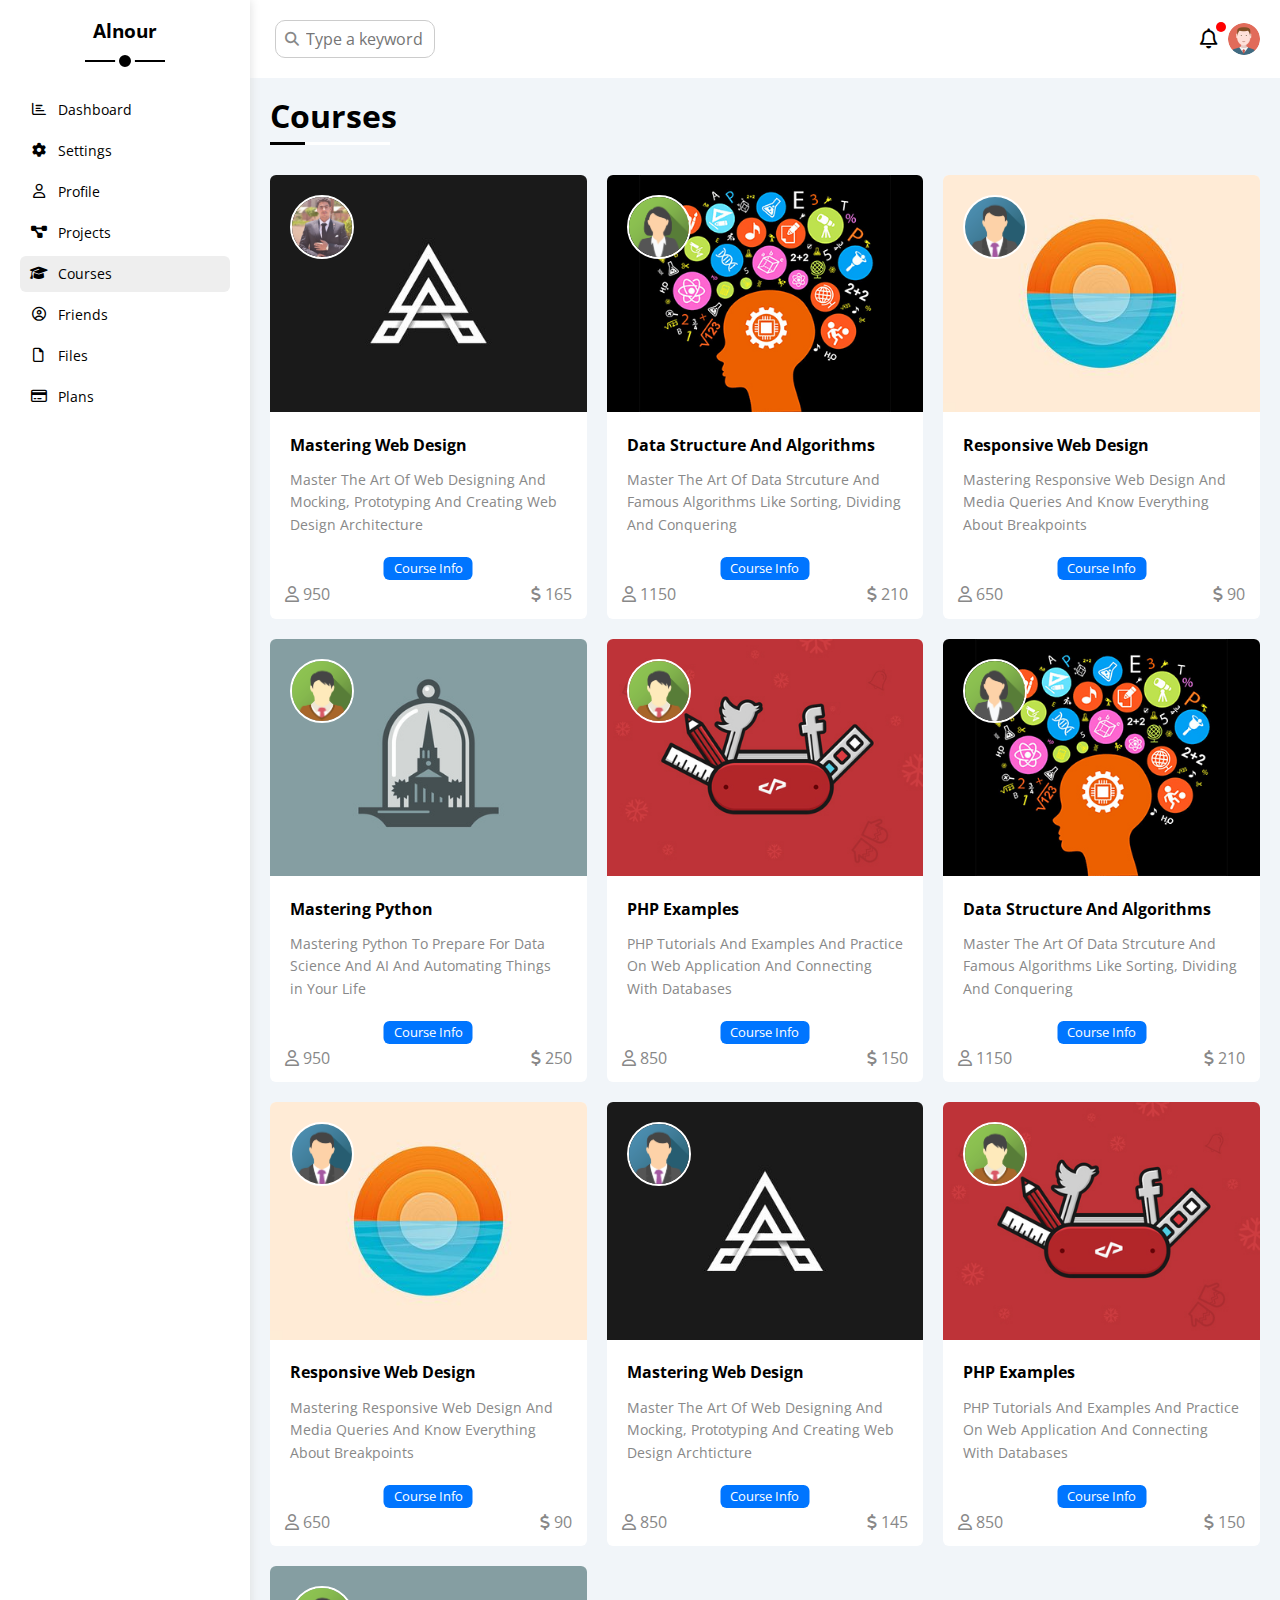
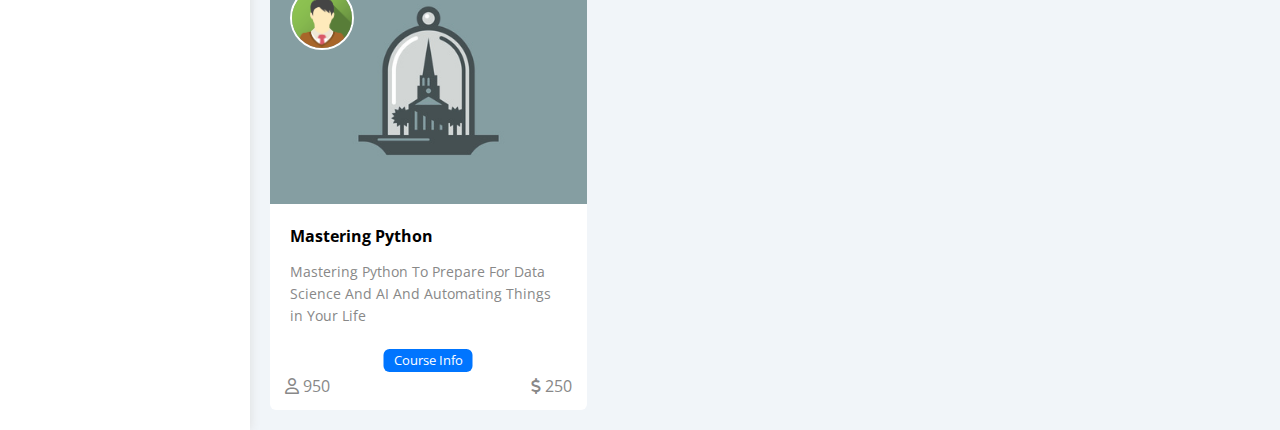
==== courses.html @ 627844aa "Upoading Project's fills" ====
<!DOCTYPE html>
<html lang="en">
  <head>
    <meta charset="UTF-8" />
    <meta http-equiv="X-UA-Compatible" content="IE=edge" />
    <meta name="viewport" content="width=device-width, initial-scale=1.0" />
    <title>Courses</title>
    <!-- Render All Elements Normally -->
    <link rel="stylesheet" href="css/normalize.css" />
    <!-- Font Awesome Library -->
    <link rel="stylesheet" href="css/all.min.css" />
    <!-- My Framework -->
    <link rel="stylesheet" href="css/framework.css" />
    <!-- Main Tempalet CSS File -->
    <link rel="stylesheet" href="css/main.css" />
    <!-- Google Fonts -->
    <link rel="preconnect" href="https://fonts.googleapis.com" />
    <link rel="preconnect" href="https://fonts.gstatic.com" crossorigin />
    <link
      href="https://fonts.googleapis.com/css2?family=Open+Sans:wght@400;700&display=swap"
      rel="stylesheet"
    />
  </head>
  <body>
    <div class="page">
      <div class="sidebar">
        <h3 class="">Alnour</h3>
        <ul>
          <li>
            <a class="" href="index.html">
              <i class="fa-regular fa-chart-bar fa-fw"></i>
              <span>Dashboard</span>
            </a>
          </li>
          <li>
            <a class="" href="settings.html">
              <i class="fa-solid fa-gear fa-fw"></i>
              <span>Settings</span>
            </a>
          </li>
          <li>
            <a class="" href="profile.html">
              <i class="fa-regular fa-user fa-fw"></i>
              <span>Profile</span>
            </a>
          </li>
          <li>
            <a class="" href="projects.html">
              <i class="fa-solid fa-diagram-project fa-fw"></i>
              <span>Projects</span>
            </a>
          </li>
          <li>
            <a class="active" href="courses.html">
              <i class="fa-solid fa-graduation-cap fa-fw"></i>
              <span>Courses</span>
            </a>
          </li>
          <li>
            <a class="" href="friends.html">
              <i class="fa-regular fa-circle-user fa-fw"></i>
              <span>Friends</span>
            </a>
          </li>
          <li>
            <a class="" href="files.html">
              <i class="fa-regular fa-file fa-fw"></i>
              <span>Files</span>
            </a>
          </li>
          <li>
            <a class="" href="plans.html">
              <i class="fa-regular fa-credit-card fa-fw"></i>
              <span>Plans</span>
            </a>
          </li>
        </ul>
      </div>
      <!-- ///////////////////////// -->
      <div class="content">
        <div class="head between-flex">
          <div class="search">
            <i class="fa-solid fa-magnifying-glass"></i>
            <input type="text" placeholder="Type a keyword" />
          </div>
          <div class="icons center-flex">
            <span> <i class="fa-regular fa-bell fa-lg"></i></span>
            <img src="imgs/avatar.png" alt="" />
          </div>
        </div>
        <h1 class="main-h1">
          Courses
        </h1>
        <!-- Start Courses  -->
        <div class="courses-page">
          <div class="course">
            <img class="cover" src="imgs/course-01.jpg" alt="" />
            <img class="instructor" src="imgs/profileme.jpg" alt="" />
            <div class="box">
              <h4>Mastering Web Design</h4>
              <p class="description">
                Master The Art Of Web Designing And Mocking, Prototyping And
                Creating Web Design Architecture
              </p>
            </div>
            <div class="info between-flex">
              <span class="title btn-shape">Course Info</span>
              <span>
                <i class="fa-regular fa-user"></i>
                950
              </span>
              <span>
                <i class="fa-solid fa-dollar-sign"></i>
                165
              </span>
            </div>
          </div>
          <div class="course">
            <img class="cover" src="imgs/course-02.jpg" alt="" />
            <img class="instructor" src="imgs/team-02.png" alt="" />
            <div class="box">
              <h4>Data Structure And Algorithms</h4>
              <p class="description">
                Master The Art Of Data Strcuture And Famous Algorithms Like
                Sorting, Dividing And Conquering
              </p>
            </div>
            <div class="info between-flex">
              <span class="title btn-shape">Course Info</span>
              <span> <i class="fa-regular fa-user"></i> 1150</span>
              <span><i class="fa-solid fa-dollar-sign"></i> 210</span>
            </div>
          </div>
          <div class="course">
            <img class="cover" src="imgs/course-03.jpg" alt="" />
            <img class="instructor" src="imgs/team-01.png" alt="" />
            <div class="box">
              <h4>Responsive Web Design</h4>
              <p class="description">
                Mastering Responsive Web Design And Media Queries And Know
                Everything About Breakpoints
              </p>
            </div>
            <div class="info between-flex">
              <span class="title btn-shape">Course Info</span>
              <span> <i class="fa-regular fa-user"></i> 650</span>
              <span><i class="fa-solid fa-dollar-sign"></i> 90</span>
            </div>
          </div>
          <div class="course">
            <img class="cover" src="imgs/course-04.jpg" alt="" />
            <img class="instructor" src="imgs/team-03.png" alt="" />
            <div class="box">
              <h4>Mastering Python</h4>
              <p class="description">
                Mastering Python To Prepare For Data Science And AI And
                Automating Things in Your Life
              </p>
            </div>
            <div class="info between-flex">
              <span class="title btn-shape">Course Info</span>
              <span> <i class="fa-regular fa-user"></i> 950</span>
              <span><i class="fa-solid fa-dollar-sign"></i> 250</span>
            </div>
          </div>
          <div class="course">
            <img class="cover" src="imgs/course-05.jpg" alt="" />
            <img class="instructor" src="imgs/team-03.png" alt="" />
            <div class="box">
              <h4>PHP Examples</h4>
              <p class="description">
                PHP Tutorials And Examples And Practice On Web Application And
                Connecting With Databases
              </p>
            </div>
            <div class="info between-flex">
              <span class="title btn-shape">Course Info</span>
              <span> <i class="fa-regular fa-user"></i> 850</span>
              <span><i class="fa-solid fa-dollar-sign"></i> 150</span>
            </div>
          </div>
          <div class="course">
            <img class="cover" src="imgs/course-02.jpg" alt="" />
            <img class="instructor" src="imgs/team-02.png" alt="" />
            <div class="box">
              <h4>Data Structure And Algorithms</h4>
              <p class="description">
                Master The Art Of Data Strcuture And Famous Algorithms Like
                Sorting, Dividing And Conquering
              </p>
            </div>
            <div class="info between-flex">
              <span class="title btn-shape">Course Info</span>
              <span> <i class="fa-regular fa-user"></i> 1150</span>
              <span><i class="fa-solid fa-dollar-sign"></i> 210</span>
            </div>
          </div>
          <div class="course">
            <img class="cover" src="imgs/course-03.jpg" alt="" />
            <img class="instructor" src="imgs/team-01.png" alt="" />
            <div class="box">
              <h4>Responsive Web Design</h4>
              <p class="description">
                Mastering Responsive Web Design And Media Queries And Know
                Everything About Breakpoints
              </p>
            </div>
            <div class="info between-flex">
              <span class="title btn-shape">Course Info</span>
              <span> <i class="fa-regular fa-user"></i> 650</span>
              <span><i class="fa-solid fa-dollar-sign"></i> 90</span>
            </div>
          </div>
          <div class="course">
            <img class="cover" src="imgs/course-01.jpg" alt="" />
            <img class="instructor" src="imgs/team-01.png" alt="" />
            <div class="box">
              <h4>Mastering Web Design</h4>
              <p class="description">
                Master The Art Of Web Designing And Mocking, Prototyping And
                Creating Web Design Archticture
              </p>
            </div>
            <div class="info between-flex">
              <span class="title btn-shape">Course Info</span>
              <span> <i class="fa-regular fa-user"></i> 850</span>
              <span><i class="fa-solid fa-dollar-sign"></i> 145</span>
            </div>
          </div>
          <div class="course">
            <img class="cover" src="imgs/course-05.jpg" alt="" />
            <img class="instructor" src="imgs/team-03.png" alt="" />
            <div class="box">
              <h4>PHP Examples</h4>
              <p class="description">
                PHP Tutorials And Examples And Practice On Web Application And
                Connecting With Databases
              </p>
            </div>
            <div class="info between-flex">
              <span class="title btn-shape">Course Info</span>
              <span> <i class="fa-regular fa-user"></i> 850</span>
              <span><i class="fa-solid fa-dollar-sign"></i> 150</span>
            </div>
          </div>
          <div class="course">
            <img class="cover" src="imgs/course-04.jpg" alt="" />
            <img class="instructor" src="imgs/team-03.png" alt="" />
            <div class="box">
              <h4>Mastering Python</h4>
              <p class="description">
                Mastering Python To Prepare For Data Science And AI And
                Automating Things in Your Life
              </p>
            </div>
            <div class="info between-flex">
              <span class="title btn-shape">Course Info</span>
              <span> <i class="fa-regular fa-user"></i> 950</span>
              <span><i class="fa-solid fa-dollar-sign"></i> 250</span>
            </div>
          </div>
        </div>
        <!-- End Courses  -->
      </div>
    </div>
  </body>
</html>
---- css/main.css ----
:root {
  --blue-color: #0075ff;
  --blue-alt-color: #0d69d5;
  --orange-color: #f59e0b;
  --green-color: #22c55e;
  --red-color: #f44336;
  --grey-color: #888;
}

* {
  box-sizing: border-box;
}

body {
  font-family: "Open Sans", sans-serif;
  margin: 0;
}

ul {
  list-style: none;
  padding: 0;
}

a {
  text-decoration: none;
}

*:focus {
  outline: none;
}

::-webkit-scrollbar {
  width: 15px;
}
::-webkit-scrollbar-track {
  background-color: white;
}
::-webkit-scrollbar-thumb {
  background-color: var(--blue-color);
}
::-webkit-scrollbar-thumb:hover {
  background-color: var(--blue-alt-color);
}
::-webkit-scrollbar {
  width: 15px;
}

/* Components */
.between-flex {
  display: flex;
  justify-content: space-between;
  align-items: center;
}
.center-flex {
  display: flex;
  justify-content: center;
  align-items: center;
}

.main-h1 {
  margin: 20px 20px 40px;
  position: relative;
}
.main-h1::after,
.main-h1::before {
  content: "";
  position: absolute;
  height: 3px;
  bottom: -10px;
  left: 0;
}

.main-h1::before {
  background-color: white;
  width: 120px;
}
.main-h1::after {
  background: black;
  width: 35px;
}

.btn-shape {
  display: block;
  font-size: 14px;
  background-color: var(--blue-color);
  color: white;
  border: none;
  width: fit-content;
  margin-left: auto;
  transition: 0.3s;
  cursor: pointer;
  padding: 4px 10px;
  border-radius: 6px;
}

@media (max-width: 767px) {
  .block-mobile {
    display: block;
  }
  .hide-mobile {
    display: none;
  }
  .txt-c-mobile {
    text-align: center;
  }
}

.c-orange {
  color: var(--orange-color);
}
.c-blue {
  color: var(--blue-color);
}
.c-green {
  color: var(--green-color);
}
.c-red {
  color: var(--red-color);
}

.bg-orange {
  background-color: var(--orange-color);
}
.bg-blue {
  background-color: var(--blue-color);
}
.bg-green {
  background-color: var(--green-color);
}
.bg-red {
  background-color: var(--red-color);
}

.active {
  background-color: #eee;
}
/* Components */
.page {
  display: flex;
  min-height: 100vh;
  background-color: #f1f5f9;
}

.sidebar {
  background-color: white;
  padding: 20px;
  position: relative;
  width: 250px;
  box-shadow: 0 0 10px #ddd;
}
.sidebar > h3 {
  position: relative;
  margin-top: 0;
  text-align: center;
  margin-bottom: 50px;
}

.sidebar > h3::after,
.sidebar > h3::before {
  content: "";
  position: absolute;
  background-color: black;
  left: 50%;
  transform: translateX(-50%);
}
.sidebar > h3::after {
  width: 80px;
  height: 2px;
  bottom: -20px;
}
.sidebar > h3::before {
  width: 12px;
  height: 12px;
  border-radius: 50%;
  border: 4px solid white;
  bottom: -29px;
  z-index: 55;
}

.sidebar ul a {
  display: flex;
  padding: 10px;
  text-align: center;
  font-size: 14px;
  color: black;
  border-radius: 6px;
  transition: 0.3s;
  margin-bottom: 5px;
}
.sidebar ul a:hover,
.sidebar ul a:active {
  background-color: #f6f6f6;
}
.sidebar ul span {
  font-size: 14px;
  margin-left: 10px;
}

@media (max-width: 767px) {
  .sidebar {
    width: 58px;
    padding: 10px;
  }
  .sidebar > h3::after,
  .sidebar > h3::before {
    display: none;
  }
  .sidebar h3 {
    font-size: 13px;
    margin-bottom: 15px;
  }
  .sidebar ul a span {
    display: none;
  }
}

.content {
  flex-grow: 1;
  overflow: hidden;
}

.content .head {
  padding: 20px;
  background-color: white;
}
.content .head .search {
  position: relative;
}
.content .head .search i {
  font-weight: 900;
  position: absolute;
  font-size: 14px;
  color: var(--grey-color);
  top: 50%;
  left: 15px;
  transform: translateY(-50%);
}
.content .head .search input {
  border-radius: 10px;
  border: 1px solid #ccc;
  padding-left: 30px;
  margin-left: 5px;
  transition: width 0.3s;
  width: 160px;
  height: 38px;
}
.content .head .search input:focus {
  width: 200px;
}
.content .head .search input:focus::placeholder {
  opacity: 0;
}
.content .head .icons {
  gap: 10px;
}
.content .head .icons span {
  cursor: pointer;
}
.content .head .icons span::before {
  content: "";
  width: 10px;
  position: absolute;
  height: 10px;
  border-radius: 50%;
  background-color: red;
  right: 54px;
  top: 22px;
}
.content .head .icons span:hover {
  color: red;
}
.content .head .icons img {
  width: 32px;
  height: 32px;
  border-radius: 50%;
  transition: 0.5s;
  cursor: pointer;
}
.content .head .icons img:hover {
  transform: rotate(360deg);
}

.wrapper {
  display: grid;
  grid-template-columns: repeat(auto-fill, minmax(450px, 1fr));
  gap: 20px;
  margin-right: 20px;
  margin-left: 20px;

  margin-bottom: 100px;
}
.wrapper .welcome {
  background-color: white;
}
@media (max-width: 767px) {
  .wrapper {
    display: grid;
    grid-template-columns: minmax(200px, 1fr);
    gap: 10px;
    margin-left: 10px;
    margin-right: 10px;
  }
}

/* .welcome */
.welcome {
  overflow: hidden;
  border-radius: 10px;
}
.welcome .intro {
  background-color: #eee;
  padding: 20px;
}
.welcome .intro img {
  width: 200px;
  margin-bottom: -10px;
}
.welcome .intro h2 {
  margin: 0;
}
.welcome .intro p {
  color: var(--grey-color);
  margin-top: 5px;
}
.welcome .avatar {
  width: 64px;
  height: 64px;
  border: 2px solid white;
  border-radius: 50%;
  padding: 2px;
  box-shadow: 0 0 5px #ddd;
  margin-left: 20px;
  margin-top: -32px;
}
.welcome .body {
  border-top: 1px solid #eee;
  border-bottom: 1px solid #eee;
  text-align: center;
  display: flex;
  padding: 20px;
  margin-top: 20px;
  margin-bottom: 20px;
}
.welcome .body > div {
  flex: 1;
}
.welcome .body > div span {
  display: block;
  color: var(--grey-color);
  font-size: 14px;
  margin-top: 10px;
}
.welcome .visit {
  margin: 0 15px 15px auto;
  transition: 0.3s;
  display: block;
  font-size: 14px;
  background-color: var(--blue-color);
  color: white;
  width: fit-content;
}
.welcome .visit:hover {
  background-color: var(--blue-alt-color);
}
@media (max-width: 767px) {
  .welcome .intro {
    padding-bottom: 30px;
  }
  .welcome .avatar {
    margin-left: 0;
  }
  .welcome .body > div:not(:last-child) {
    margin-bottom: 20px;
  }
}

/* Start  Draft  */
.quick-draft {
  padding: 20px;
  background-color: white;
  border-radius: 10px;
}
.quick-draft h2 {
  margin-top: 0;
  margin-bottom: 10px;
}
.quick-draft p {
  margin-top: 0;
  margin-bottom: 20px;
  color: var(--grey-color);
  font-size: 15px;
}
.quick-draft input,
.quick-draft textarea {
  display: block;
  margin-bottom: 20px;
  width: 100%;
  padding: 10px;
  background-color: #eee;
  border-radius: 6px;
  border: none;
}
.quick-draft textarea {
  resize: none;
  min-height: 180px;
}
.quick-draft .save {
  margin: 0 15px 15px auto;
  transition: 0.3s;
  display: block;
  font-size: 14px;
  background-color: var(--blue-color);
  color: white;
  width: fit-content;
  padding: 4px 10px;
}
.quick-draft .save:hover {
  background-color: var(--blue-alt-color);
}
/* End Draft  */

/* Start Targets */
.targets {
  padding: 20px;
  background-color: white;
  border-radius: 10px;
}
.targets p,
.targets h2 {
  margin-top: 0;
  margin-bottom: 10px;
}
.target-row {
  margin-bottom: 20px;
}
.target-row p {
  color: var(--grey-color);
  font-size: 15px;
}
.target-row > div {
  margin-bottom: 20px;
}
.targets .target-row .icon {
  width: 80px;
  height: 80px;
  margin-right: 15px;
}
.targets .details {
  flex: 1;
}
.targets .details span:first-child {
  font-size: 14px;
  color: var(--grey-color);
}
.targets .details span:nth-child(2) {
  display: block;
  margin-top: 5px;
  margin-bottom: 10px;
  font-weight: bold;
}
.targets .details .progress {
  position: relative;
  height: 4px;
}
.targets .details .progress > span {
  position: absolute;
  left: 0;
  top: 0;
  height: 100%;
}
.targets .details .progress > span span {
  position: absolute;
  bottom: 16px;
  right: -16px;
  color: white;
  padding: 2px 5px;
  border-radius: 6px;
  font-size: 13px;
}
.targets .details .progress > span span::after {
  content: "";
  border-color: transparent;
  border-width: 5px;
  border-style: solid;
  position: absolute;
  bottom: -10px;
  left: 50%;
  transform: translateX(-50%);
}
.targets .details .progress > .blue span::after {
  border-top-color: var(--blue-color);
}
.targets .details .progress > .orange span::after {
  border-top-color: var(--orange-color);
}
.targets .details .progress > .green span::after {
  border-top-color: var(--green-color);
}

.blue .icon,
.blue .progress {
  background-color: rgb(0 117 255 / 30%);
}
.orange .icon,
.orange .progress {
  background-color: rgb(245 158 11 / 30%);
}
.green .icon,
.green .progress {
  background-color: rgb(34 197 94 / 30%);
}
/* End Targets */

/* Start Tickets */
.tickets {
  padding: 20px;
  background-color: white;
  border-radius: 10px;
}
.tickets p,
.tickets h2 {
  margin-top: 0;
  margin-bottom: 10px;
}
.tickets p {
  font-size: 15px;
  color: var(--grey-color);
  font-size: 15px;
}
.tickets > div {
  display: flex;
  flex-wrap: wrap;
  gap: 10px;
  text-align: center;
}
.tickets > div .box {
  border: 1px solid #ccc;
  width: calc(50% - 10px);
  padding: 20px;
  border-radius: 10px;
  font-size: 13px;
  color: var(--grey-color);
}
.tickets .box i {
  margin-bottom: 10px;
}
.tickets .box span {
  display: block;
  color: black;
  font-weight: bold;
  font-size: 25px;
  margin-bottom: 5px;
  padding: 15px;
}

@media (max-width: 767px) {
  .tickets .box {
    width: 100%;
  }
}
/* End Tickets */

/* Start Latest News */
.latest-news {
  padding: 20px;
  background-color: white;
  border-radius: 10px;
}
.latest-news h2 {
  margin-top: 0;
  margin-bottom: 20px;
}
.latest-news .news-row:not(:last-of-type) {
  margin-bottom: 20px;
  padding-bottom: 20px;
  border-bottom: 1px solid #eee;
}
.latest-news .news-row img {
  width: 100px;
  border-radius: 6px;
  margin-right: 15px;
}
.latest-news .info {
  flex-grow: 1;
}
.latest-news .info h3 {
  margin: 0 0 6px;
  font-size: 16px;
}
.latest-news .info p {
  font-size: 14px;
  margin: 0;
  color: var(--grey-color);
}
.latest-news .label {
  background-color: #666;
  font-size: 13px;
}

@media (max-width: 767px) {
  .latest-news .news-row {
    display: block;
  }
  .latest-news .news-row .label {
    margin: 10px auto;
    width: fit-content;
  }
}
/* End Latest News */

/* Start Tasks */
.tasks {
  padding: 20px;
  background-color: white;
  border-radius: 10px;
}
.tasks h2 {
  margin-top: 20px;
  margin-bottom: 20px;
}
.tasks .task-row:not(:last-of-type) {
  margin-bottom: 15px;
  padding-bottom: 15px;
  border-bottom: 1px solid #eee;
}
.tasks .info {
  flex-grow: 1;
}
.tasks .info h3 {
  margin-top: 0;
  margin-bottom: 5px;
  font-size: 15px;
}
.tasks .info p {
  margin: 0;
  color: var(--grey-color);
}
.tasks .done {
  opacity: 0.3;
}
.tasks .done h3,
.tasks .done p {
  text-decoration: line-through;
}
.tasks .delete {
  cursor: pointer;
  transition: 0.3s;
}
.tasks .delete:hover {
  color: var(--red-color);
}
/* End Tasks */

/* Start search  */
.search-items {
  padding: 10px;
  background-color: white;
  border-radius: 10px;
}
.search-items h2 {
  margin-top: 0;
  margin-bottom: 20px;
}
.search-items .items-head {
  color: var(--grey-color);
  margin-bottom: 10px;
}
.search-items .items {
  padding-top: 15px;
  padding-bottom: 15px;
}
.search-items .items span:last-child {
  background-color: #666;
  font-size: 13px;
}
/* End search  */

/* Start Latest Uploads */
.latest-uploads {
  padding: 20px;
  background-color: white;
  border-radius: 10px;
}
.latest-uploads h2 {
  margin-top: 0;
  margin-bottom: 20px;
}
.latest-uploads ul {
  margin: 0;
}
.latest-uploads li {
  padding-bottom: 10px;
  margin-bottom: 10px;
}
.latest-uploads li div:first-child {
  display: flex;
  align-items: center;
}
.latest-uploads li img {
  margin-right: 10px;
}
.latest-uploads li div:first-child div span:first-child {
  display: block;
}
.latest-uploads li div:first-child div span:last-child {
  font-size: 15px;
  color: var(--grey-color);
}
.latest-uploads li .btn-shape {
  background-color: #666;
  font-size: 15px;
}
.latest-uploads ul li:not(:last-child) {
  border-bottom: 1px solid #eee;
}
.latest-uploads ul li img {
  width: 40px;
  height: 40px;
}
/* End Latest Uploads */

/* Srart Last Project */
.last-project {
  padding: 20px;
  background-color: white;
  border-radius: 10px;
  position: relative;
}
.last-project h2 {
  margin-top: 0;
  margin-bottom: 20px;
}
.last-project ul {
  position: relative;
}
.last-project ul li {
  padding: 15px;
  margin-left: 20px;
  transition: 0.3s;
}
.last-project ul::before {
  content: "";
  width: 3px;
  height: 85%;
  background-color: var(--blue-color);
  position: absolute;
  left: 11px;
  bottom: 10px;
}
.last-project ul li::after {
  content: "";
  width: 20px;
  height: 20px;
  border-radius: 50%;
  background-color: white;
  position: absolute;
  left: 0;
  border: 2px solid white;
  outline: 2px solid var(--blue-color);
}
.last-project li.done::after {
  /* li.done::after 
        this a VIP and very diffcult and strange for me 
        to controle in a name class with psudo element   
        Notick there is no spaces
    */
  background-color: var(--blue-color);
}
.last-project li.current::after {
  animation: change-color 0.8s infinite;
}
.last-project li:hover::after {
  background-color: var(--blue-alt-color);
}
.last-project img {
  opacity: 0.3;
  position: absolute;
  bottom: -10px;
  right: 0;
  width: 220px;
}
/* End Last Project */

/* Start Reminders */
.reminders {
  padding: 20px;
  background-color: white;
  border-radius: 10px;
}
.reminders h2 {
  margin-top: 0;
  margin-bottom: 20px;
}
.reminders div {
  position: relative;
  margin: 25px;
  padding-left: 30px;
}
.reminders div::after {
  content: "";
  width: 20px;
  height: 20px;
  background-color: var(--blue-color);
  position: absolute;
  border-radius: 50%;
  left: -30px;
  top: 50%;
  transform: translateY(-50%);
}
.reminders div::before {
  content: "";
  width: 2px;
  height: 100%;
  background-color: var(--blue-color);
  position: absolute;
  left: 8px;
}
.reminders div.blue::after,
.reminders div.blue::before {
  background-color: var(--blue-color);
}
.reminders div.green::after,
.reminders div.green::before {
  background-color: var(--green-color);
}
.reminders div.orange::after,
.reminders div.orange::before {
  background-color: var(--orange-color);
}
.reminders div.red::after,
.reminders div.red::before {
  background-color: var(--red-color);
}
.reminders div h3 {
  margin-bottom: -5px;
  font-size: 15px;
}
.reminders div p {
  color: var(--grey-color);
}
/* End Reminders */

/* Start Latest Post */
.latest-post {
  /* p-20 bg-white rad-10 p-relative */
  padding: 20px;
  background-color: white;
  border-radius: 10px;
  position: relative;
}
.latest-post h2 {
  margin-top: 0;
  margin-bottom: 25px;
}
.latest-post .top {
  display: flex;
  align-items: center;
}
.latest-post .top img {
  margin-right: 15px;
}
.latest-post .info span:first-child {
  display: block;
  margin-bottom: 5px;
  font-weight: bold;
}
.latest-post .info span:last-child {
  color: var(--grey-color);
}
.latest-post .post-content {
  padding-top: 20px;
  padding-bottom: 20px;
  margin-top: 20px;
  margin-bottom: 20px;
}
.latest-post .post-stats {
  color: var(--grey-color);
}
.latest-post .avatar {
  width: 48px;
  height: 48px;
}
.latest-post .post-content {
  text-transform: capitalize;
  line-height: 1.8;
  border-top: 1px solid #eee;
  border-bottom: 1px solid #eee;
  min-height: 140px;
}
/* End Latest Post */

/* Start Social */
.social-media {
  padding: 20px;
  background-color: white;
  border-radius: 10px;
  position: relative;
}
.social-media h2 {
  margin-top: 0;
  margin-bottom: 25px;
}
.social-media .box {
  padding: 15px;
  position: relative;
  margin-bottom: 10px;
  padding-left: 70px;
}
.social-media .box i {
  color: white;
  height: 100%;
  position: absolute;
  left: 0;
  top: 0;
  width: 52px;
  transition: 0.3s;
}
.social-media .box a {
  font-size: 13px;
  color: white;
}
.social-media .box i:hover {
  transform: rotate(5deg);
}
.social-media .twitter {
  background-color: rgb(29 161 242 / 20%);
  color: #1da1f2;
}
.social-media .twitter i,
.social-media .twitter a {
  background-color: #1da1f2;
}
.social-media .facebook {
  background-color: rgb(24 119 242 / 20%);
  color: #1da1f2;
}
.social-media .facebook i,
.social-media .facebook a {
  background-color: #1877f2;
}
.social-media .youtube {
  background-color: rgb(255 0 0 / 20%);
  color: #ff0000;
}
.social-media .youtube i,
.social-media .youtube a {
  background-color: #ff0000;
}
.social-media .linkedin {
  background-color: rgb(0 119 181 / 20%);
  color: #0077b5;
}
.social-media .linkedin i,
.social-media .linkedin a {
  background-color: #0077b5;
}
/* End Social Media */

/* Start Projects Table */
.projects {
  padding: 20px;
  background-color: white;
  border-radius: 10px;
  margin: 20px;
}
.projects h2 {
  margin-top: 0;
  margin-bottom: 20px;
}
.projects .responsive-table {
  overflow-x: auto;
}
.projects table {
  font-size: 15px;
  width: 100%;
  min-width: 1000px;
  border-spacing: 0;
}
.progress table td span {
  color: white;
}
.projects thead td {
  background-color: #eee;
  font-weight: bold;
}
.projects table td {
  padding: 15px;
}
.projects tbody td {
  border-bottom: 1px solid #eee;
  border-left: 1px solid #eee;
  transition: 0.3s;
}
.projects table tbody tr td:last-child {
  border-right: 1px solid #eee;
}
.projects tbody tr:hover td {
  background-color: #faf7f7;
}
.projects table img {
  width: 32px;
  height: 32px;
  border-radius: 50%;
  padding: 2px;
  background-color: white;
}
.projects table img:not(:first-child) {
  margin-left: -20px;
}
.projects table .label {
  font-size: 13px;
}
/* End Projects Table */

/* Start All Settings */
.toggle-checkbox {
  -webkit-appearance: none;
  appearance: none;
  display: block;
}
.toggle-switch {
  width: 78px;
  height: 32px;
  background-color: #ccc;
  border-radius: 16px;
  position: relative;
  cursor: pointer;
  transition: 0.3s;
}
.toggle-switch::before {
  font-family: "Font Awesome 6 Free";
  content: "\f00d";
  font-weight: 900;
  width: 24px;
  height: 24px;
  border-radius: 50%;
  background-color: white;
  position: absolute;
  top: 50%;
  transform: translateY(-50%);
  left: 5px;
  font-size: 20px;
  display: flex;
  align-items: center;
  justify-content: center;
  color: #aaa;
}
.toggle-checkbox:checked + .toggle-switch {
  background-color: var(--blue-color);
}
.toggle-checkbox:checked + .toggle-switch::before {
  content: "\f00c";
  left: 50px;
  color: var(--blue-color);
}

/* Start Settings  */
.settings-page .wrapper {
  display: grid;
  grid-template-columns: repeat(auto-fill, minmax(450px, 1fr));
  gap: 20px;
}

.settings-page .control {
  background-color: white;
  padding: 20px;
  border-radius: 10px;
}
.settings-page .control h2 {
  margin-top: 0;
  margin-bottom: 20px;
}
.settings-page .control p {
  color: var(--grey-color);
}
.settings-page .control .toggle-control {
  margin-bottom: 20px;
}
.settings-page .control textarea {
  width: 100%;
  height: 200px;
  padding: 20px;
  border-radius: 4px;
  border: 1px solid #ccc;
  resize: none;
}
@media (max-width: 767px) {
  .settings-page .wrapper {
    grid-template-columns: minmax(200px, 1fr);
  }
  .settings-page .control {
    padding: 10px;
    margin: 10px;
  }
  .settings-page .toggle-control {
    flex-direction: column;
    align-items: flex-start;
  }
  .settings-page .control textarea {
    height: 100px;
  }
}

/* Start General Info */
.settings-page .general-info {
  background-color: white;
  padding: 20px;
  border-radius: 10px;
}
.settings-page .general-info p,
.settings-page .general-info h2 {
  margin-top: 0;
  margin-bottom: 20px;
}
.settings-page .general-info p {
  color: var(--grey-color);
  font-size: 15px;
}
.settings-page .general-info div {
  margin-bottom: 15px;
}
.settings-page .general-info label {
  font-size: 14px;
  color: var(--grey-color);
  display: block;
  margin-bottom: 10px;
}
.settings-page .general-info input {
  border: none;
  border: 1px solid #ccc;
  padding: 10px;
  border-radius: 6px;
  width: 100%;
}
.settings-page .general-info .email {
  display: inline-flex;
  width: calc(100% - 80px);
}
.settings-page .general-info input:last-child {
  margin-right: 10px;
}
.settings-page .general-info a {
  color: var(--blue-color);
  margin-left: 10px;
}
.settings-page :disabled {
  cursor: no-drop;
  background-color: #f0f4f8;
  color: #bbb;
}
/* End general-info */

/* Start settings-page */
.settings-page .security-info {
  padding: 20px;
  background-color: white;
  border-radius: 10px;
}
.settings-page .security-info h2 {
  margin-top: 0;
  margin-bottom: 10px;
}
.settings-page .security-info p {
  margin-top: 0;
  margin-bottom: 20px;
  color: var(--grey-color);
  font-size: 15px;
}
.settings-page .sec-box {
  padding-bottom: 15px;
  margin: 20px 0;
}
.settings-page .sec-box:last-child {
  margin-bottom: 0;
}
.settings-page .security-info .sec-box:not(3) {
  margin-bottom: 15px;
}
.settings-page .security-info .sec-box p {
  color: var(--grey-color);
  margin-top: 5px;
  margin-bottom: 0;
  font-size: 13px;
}
.settings-page .security-info .sec-box:first-child a {
  background-color: var(--blue-color);
  color: white;
  font-size: 16px;
}
.settings-page .security-info .sec-box .devices {
  background-color: #eee;
  color: black;
  font-size: 16px;
}
.settings-page .close-message {
  border: 1px solid #ccc;
  resize: none;
  min-height: 150px;
}

.settings-page .sec-box:not(:last-of-type) {
  border-bottom: 1px solid #eee;
}
.settings-page .sec-box .button {
  transition: 0.3s;
  font-size: 16px;
}
.settings-page .sec-box .button:hover {
  background-color: var(--blue-alt-color);
}
/* End General Info */

/* Start Social Info Settings  */
.settings-page .social-boxes {
  padding: 20px;
  background-color: white;
  border-radius: 10px;
}
.settings-page .social-boxes h2 {
  margin-top: 0;
  margin-bottom: 10px;
}
.settings-page .social-boxes p {
  margin-top: 0;
  margin-bottom: 20px;
  color: var(--grey-color);
  font-size: 15px;
}
.settings-page .social-boxes > div {
  display: flex;
  align-items: center;
  margin-bottom: 15px;
}
.settings-page .social-boxes div:last-child {
  margin-bottom: 0;
}
.settings-page .social-boxes i {
  width: 40px;
  height: 40px;
  background-color: #f6f6f6;
  border: 1px solid #ddd;
  border-right: none;
  border-radius: 6px 0 0 6px;
  transition: 0.3s;
  color: var(--grey-color);
}
.settings-page .social-boxes input {
  height: 40px;
  background-color: #f6f6f6;
  border: 1px solid #ddd;
  padding-left: 10px;
  border-radius: 0 6px 6px 0;
  width: 100%;
}
.settings-page .social-boxes > div:focus-within i {
  color: black;
}
/* End Social Info Settings  */

/* Start Widgets Control */
.widgets-control {
  padding: 20px;
  background-color: white;
  border-radius: 10px;
}
.widgets-control h2 {
  margin-top: 0;
  margin-bottom: 10px;
}
.widgets-control p {
  margin-top: 0;
  margin-bottom: 20px;
  color: var(--grey-color);
  font-size: 15px;
}
.widgets-control .control {
  margin-bottom: 15px;
  display: flex;
  align-items: center;
  padding: 0;
}
.widgets-control .control input[type="checkbox"] {
  -webkit-appearance: none;
  appearance: none;
}
.widgets-control .control label {
  padding-left: 30px;
  cursor: pointer;
  position: relative;
}
.widgets-control .control label::before,
.widgets-control .control label::after {
  position: absolute;
  left: 0;
  top: 50%;
  margin-top: -9px;
  border-radius: 4px;
}
.widgets-control .control label::before {
  content: "";
  width: 14px;
  height: 14px;
  border: 2px solid var(--grey-color);
}
.widgets-control .control label:hover::before {
  border-color: var(--blue-alt-color);
}
.widgets-control .control label::after {
  font-family: "Font Awesome 6 Free";
  content: "\f00c";
  font-weight: 900;
  background-color: var(--blue-color);
  color: white;
  font-size: 12px;
  width: 18px;
  height: 18px;
  display: flex;
  justify-content: center;
  align-items: center;
  transform: scale(0) rotate(360deg);
  transition: 0.3s;
}
.widgets-control .control input[type="checkbox"]:checked + label::after {
  transform: scale(1);
}
/* End Widgets Control */

/* End Backup Control */
.backup-control {
  padding: 20px;
  background-color: white;
  border-radius: 10px;
}
.backup-control h2 {
  margin-top: 0;
  margin-bottom: 10px;
}
.backup-control p {
  margin-top: 0;
  margin-bottom: 20px;
  color: var(--grey-color);
  font-size: 15px;
}
.backup-control .date {
  display: flex;
  align-items: center;
  margin-bottom: 15px;
}
.backup-control input[type="radio"] {
  -webkit-appearance: none;
  appearance: none;
}
.backup-control .date label {
  padding-left: 30px;
  cursor: pointer;
  position: relative;
}
.backup-control .date label::before {
  content: "";
  position: absolute;
  top: 50%;
  left: 0;
  margin-top: -11px;
  width: 18px;
  height: 18px;
  border: 2px solid var(--grey-color);
  border-radius: 50%;
}
.backup-control .date label::after {
  content: "";
  position: absolute;
  left: 4px;
  top: 3px;
  width: 12px;
  height: 12px;
  background: var(--blue-color);
  border-radius: 50%;
  transition: 0.3s;
  transform: scale(0);
}
.backup-control .date input[type="radio"]:checked + label::before {
  border-color: var(--blue-color);
}
.backup-control .date input[type="radio"]:checked + label::after {
  transform: scale(1);
}
.backup-control .servers {
  border-top: 1px solid #eee;
  padding-top: 20px;
  display: flex;
  align-items: center;
  text-align: center;
}
@media (max-width: 767px) {
  .backup-control .servers {
    flex-wrap: wrap;
  }
}
.backup-control .servers .server {
  border: 2px solid #eee;
  position: relative;
  width: 100%;
  margin-bottom: 15px;
  border-radius: 10px;
}
.backup-control .servers .server label {
  cursor: pointer;
  display: block;
  margin: 15px;
}
.backup-control .servers .server label i {
  display: block;
  margin-bottom: 10px;
}
.backup-control .servers input[type="radio"]:checked + .server {
  border-color: var(--blue-color);
  color: var(--blue-color);
}
/* End Backup Control */
/* End All Settings */

/* Start Profile Page */
.profile-page {
  margin: 20px;
}
.overview {
  background-color: white;
  border-radius: 10px;
  display: flex;
  align-items: center;
}
@media (max-width: 767px) {
  .profile-page .overview {
    flex-direction: column;
  }
}
.profile-page .avatar-box {
  width: 300px;
  text-align: center;
  padding: 20px;
}
@media (min-width: 768px) {
  .profile-page .avatar-box {
    border-right: 1px solid #eee;
  }
}
.profile-page .avatar-box > img {
  width: 120px;
  height: 120px;
  border-radius: 50%;
  margin-bottom: 10px;
}
.profile-page .avatar-box h3 {
  margin: 0;
}
.profile-page .avatar-box p {
  margin-top: 10px;
  color: var(--grey-color);
}
.profile-page .avatar-box .level {
  height: 6px;
  overflow: hidden;
  margin: auto;
  width: 70%;
  position: relative;
  border-radius: 6px;
  background-color: #eee;
}
.profile-page .rating {
  margin: 10px 0;
}
.profile-page .rating + p {
  color: var(--grey-color);
  font-size: 13px;
  margin: 0;
}
.profile-page .avatar-box .level span {
  position: absolute;
  left: 0;
  top: 0;
  height: 100%;
  background-color: var(--blue-color);
  border-radius: 6px;
}
.profile-page .info-box {
  width: 100%;
}
@media (max-width: 991px) {
  .profile-page .info-box {
    width: auto;
  }
}
.profile-page .info-box .box {
  flex-wrap: wrap;
  border-bottom: 1px solid #eee;
  transition: 0.3s;
  padding: 20px;
  display: flex;
  align-items: center;
}
.profile-page .info-box .box h4 {
  color: var(--grey-color);
  font-size: 15px;
  margin: 0;
  width: 100%;
}
.profile-page .info-box .box > div {
  font-size: 14px;
}
.profile-page .info-box .box > div > span {
  color: var(--grey-color);
}
.profile-page .info-box .box:hover {
  background-color: #f9f9f9;
}
.profile-page .info-box .box > div {
  min-width: 250px;
  padding: 10px 0 0;
}
.profile-page .info-box h4 {
  font-weight: normal;
}
.profile-page .info-box .toggle-switch {
  height: 20px;
}
@media (max-width: 767px) {
  .profile-page .info-box .toggle-switch {
    margin: auto;
  }
}
.profile-page .info-box .toggle-switch::before {
  width: 12px;
  height: 12px;
  font-size: 8px;
}
.profile-page .info-box .toggle-checkbox:checked + .toggle-switch::before {
  left: 62px;
}
/* Start Skills */
.profile-page .works {
  margin: 30px 0;
  display: flex;
  gap: 15px;
}
.profile-page .works h2 {
  margin-top: 0;
  margin-bottom: 10px;
}
.profile-page .works p {
  color: var(--grey-color);
  margin-bottom: 25px;
  font-size: 15px;
}
.profile-page .works .skills {
  width: 30%;
  padding: 20px;
  background-color: white;
  border-radius: 10px;
}
.profile-page .works .skills .box {
  display: flex;
  align-items: center;
  gap: 20px;
  padding: 15px 0;
  border-bottom: 1px solid #ccc;
  flex-wrap: wrap;
}
.profile-page .works .skills .box:last-child {
  border-bottom: 0;
}
.profile-page .works .skills .box span {
  background-color: #ccc;
  padding: 8px 10px;
  border-radius: 6px;
  color: white;
  cursor: pointer;
  transition: 0.3s;
}
.profile-page .works .skills .box span:hover {
  background-color: var(--blue-color);
}
.profile-page .works .activities {
  padding: 20px;
  background-color: white;
  border-radius: 10px;
  flex: 1;
}

.profile-page .works .activities .box {
  display: flex;
  align-items: center;
  gap: 20px;
  border-bottom: 1px solid #ccc;
  padding: 0 0 10px;
}
.profile-page .works .activities .box:last-child {
  border-bottom: none;
}
.profile-page .works .activities .box img {
  width: 64px;
  height: 64px;
  border-radius: 50%;
  transition: 0.5s;
  cursor: pointer;
}
.profile-page .works .activities .box img:hover {
  transform: rotate(360deg) scale(1.15);
}
.profile-page .works .activities .box .info {
  flex: 1;
}
.profile-page .works .activities .box .info h4 {
  margin: 5px 0;
}
.profile-page .works .activities .box .info p {
  margin: 10px 0;
}
.profile-page .works .activities .date span {
  color: var(--grey-color);
  font-size: 14px;
  font-weight: normal;
  padding: 10px 0;
  display: block;
}
/* @media (min-width: 640px) and (max-width: 767px) */
@media (max-width: 992px) {
  .profile-page .works {
    flex-direction: column;
  }
  .profile-page .works .skills {
    width: 100%;
  }
  .profile-page .works .activities .box {
    gap: 10px;
    padding-top: 20px;
  }
}
@media (max-width: 767px) and (max-width: 992px) {
  .profile-page .works {
    flex-direction: column;
  }
  .profile-page .works .skills {
    width: 100%;
  }
  .profile-page .works .activities .box {
    flex-direction: column;
    gap: 10px;
    text-align: center;
    padding-top: 20px;
  }
  .profile-page .works .activities .date {
    text-align: center;
  }
}
/* End Skills */
/* End Profile */

/* Strat Projects */
.projects-page {
  display: grid;
  grid-template-columns: repeat(auto-fill, minmax(500px, 1fr));
  margin-right: 20px;
}
.projects-page .boxs {
  background-color: white;
  padding: 20px;
  margin-left: 20px;
  margin-bottom: 20px;
  border-radius: 10px;
  position: relative;
}
.projects-page .boxs h4 {
  margin-top: 0;
  margin-bottom: 10px;
  font-weight: normal;
}
.projects-page .boxs p {
  font-size: 14px;
}
.projects-page .boxs > span {
  position: absolute;
  color: var(--grey-color);
  top: 20px;
  right: 15px;
  font-size: 13px;
}
.projects-page .imgs {
  margin: 20px 0;
  padding: 20px 0 0;
}
.projects-page .imgs img {
  width: 40px;
  height: 40px;
  border-radius: 50%;
  padding: 2px;
  background-color: white;
  transition: 0.3s;
}
.projects-page .imgs img:not(:nth-of-type(1)) {
  margin-left: -20px;
}
.projects-page .imgs img:hover {
  transform: scale(1.2);
}
.projects-page .skills {
  padding: 30px 0;
  border-top: 1px solid #ccc;
  border-bottom: 1px solid #ccc;
  text-align: right;
}
.projects-page .skills span {
  background-color: #eee;
  padding: 8px 10px;
  border-radius: 6px;
  color: black;
  cursor: pointer;
  transition: 0.3s;
}
.projects-page .blue span:hover {
  background-color: var(--blue-color);
  color: white;
}
.projects-page .green span:hover {
  background-color: var(--green-color);
  color: white;
}
.projects-page .orange span:hover {
  background-color: var(--orange-color);
  color: white;
}
.projects-page .red span:hover {
  background-color: var(--red-color);
  color: white;
}
.projects-page .salary {
  display: flex;
  align-items: center;
  justify-content: space-between;
  padding: 20px 0 0;
}
.projects-page .salary div {
  width: 300px;
  height: 6px;
  background-color: #eee;
  border-radius: 6px;
  overflow: hidden;
}
.projects-page .salary div span {
  display: block;
  height: 6px;
}
.projects-page .salary span:last-child {
  font-size: 14px;
  color: var(--grey-color);
}
/* End Projects  */

/* Start Courses Page  */
.courses-page {
  display: grid;
  grid-template-columns: repeat(auto-fill, minmax(300px, 1fr));
  margin: 20px;
  gap: 20px;
}
@media (max-width: 767px) {
  .courses-page {
    grid-template-columns: minmax(200px, 1fr);
    margin-left: 10px;
    margin-right: 10px;
    gap: 10px;
  }
}
.courses-page .course {
  overflow: hidden;
  position: relative;
  border-radius: 6px;
  background-color: white;
}
.courses-page .course::before {
  content: "";
  position: absolute;
  width: 100%;
  height: 100%;
  background-color: #666;
  opacity: 0.3;
  left: -100%;
  transition: 0.3s;
}
.courses-page .course:hover::before {
  left: 0;
}
.courses-page .course .box {
  padding: 20px;
}
.courses-page .course .box h4 {
  margin: 0;
}
.courses-page .course .description {
  line-height: 1.6;
  color: var(--grey-color);
  margin-top: 15px;
  font-size: 14px;
}
.courses-page .course .cover {
  width: 100%;
}
.courses-page .course .instructor {
  position: absolute;
  width: 64px;
  height: 64px;
  border-radius: 50%;
  top: 20px;
  left: 20px;
  border: 2px solid white;
  transition: 0.4s;
  cursor: pointer;
}
.courses-page .course .instructor:hover {
  transform: rotate(360deg) scale(1.2);
}
.courses-page .course .info {
  position: relative;
  padding: 15px;
}
.courses-page .course .info span {
  color: var(--grey-color);
}
.courses-page .course .info .title {
  position: absolute;
  top: -13px;
  left: 50%;
  transform: translateX(-50%);
  font-size: 13px;
  color: white;
  background-color: var(--blue-color);
}
/* End courses-page  */
@media (max-width: 767px) {
  .projects-page {
    display: grid;
    grid-template-columns: minmax(200px, 1fr);
    margin-right: 10px;
  }
  .projects-page .boxs {
    margin-right: 10px;
  }

  .projects-page .skills {
    display: flex;
    flex-wrap: wrap;
    gap: 10px;
  }
  .projects-page .salary div {
    width: 150px;
  }
}
/* End Projects */

/* Strat Friends Page */
.friends-page {
  display: grid;
  margin: 20px;
  gap: 20px;
  grid-template-columns: repeat(auto-fill, minmax(300px, 1fr));
}
@media (max-width: 767px) {
  .friends-page {
    grid-template-columns: minmax(200px, 1fr);
    margin-left: 10px;
    margin-right: 10px;
    gap: 10px;
  }
}

.friends-page .friend {
  position: relative;
  background-color: white;
  border-radius: 6px;
  padding: 20px;
}
.friends-page .contact {
  position: absolute;
  left: 10px;
  top: 10px;
}
.friends-page .contact i {
  background-color: #eee;
  padding: 10px;
  border-radius: 50%;
  color: #666;
  font-size: 13px;
  cursor: pointer;
  transition: 0.3s;
}
.friends-page .contact i:hover {
  background-color: var(--blue-color);
  color: white;
}
.friends-page .friend .main {
  text-align: center;
}
.friends-page .friend .main img {
  border-radius: 50%;
  margin-top: 10px;
  margin-bottom: 10px;
  width: 100px;
  height: 100px;
}
.friends-page .friend .main h4 {
  margin: 0;
}
.friends-page .friend .main p {
  color: var(--grey-color);
  font-size: 13px;
  margin-top: 5px;
  margin-bottom: 0;
}
.friends-page .friend .icons {
  font-size: 14px;
  position: relative;
  border-top: 1px solid #eee;
  border-bottom: 1px solid #eee;
  margin-top: 15px;
  margin-bottom: 15px;
  padding-top: 15px;
  padding-bottom: 15px;
}
.friends-page .friend .icons div:not(:last-child) {
  margin-bottom: 10px;
}
.friends-page .friend .icons i {
  margin-right: 5px;
}
.friends-page .friend .icons .vip {
  position: absolute;
  right: 0;
  top: 50%;
  transform: translateY(-50%);
  font-size: 40px;
  opacity: 0.2;
  font-weight: bold;
}
.friends-page .friend .info {
  font-size: 13px;
}
.friends-page .friend .info span {
  color: var(--grey-color);
}
.friends-page .friend .info div {
  display: flex;
  gap: 5px;
}
.friends-page .friend .info .btn-shape {
  color: white;
}
/* Strat Friends Page */

/* Strat File Page */
.files-page {
  display: flex;
  margin: 20px;
  gap: 20px;
  flex-direction: row-reverse;
  align-items: flex-start;
}
@media (max-width: 767px) {
  .files-page {
    flex-direction: column;
    align-items: normal;
  }
}
.files-page .files-stats {
  min-width: 260px;
  padding: 20px;
  background-color: white;
  border-radius: 6px;
}
.files-page .files-stats h2 {
  margin-top: 0;
  margin-top: 15px;
}
.files-page .files-stats .box {
  display: flex;
  align-items: center;
  border: 1px solid #eee;
  padding: 10px;
  border-radius: 6px;
  margin-bottom: 15px;
  font-size: 13px;
}
.files-page .files-stats .box:last-child {
  margin-bottom: 0;
}
.files-page .files-stats .info .num-files {
  color: var(--grey-color);
  display: block;
  margin-top: 5px;
}
.files-page .files-stats .icon {
  width: 40px;
  height: 40px;
  margin-right: 10px;
}
.files-page .files-stats .size {
  margin-left: auto;
}
.files-page .files-stats .blue {
  background-color: rgb(0 117 255 / 20%);
}
.files-page .files-stats .green {
  background-color: rgb(34 197 94 / 20%);
}
.files-page .files-stats .red {
  background-color: rgb(244 67 54 / 20%);
}
.files-page .files-stats .orange {
  background-color: rgb(245 158 11 / 20%);
}
.files-page .files-stats .upload {
  margin: 15px auto 0;
  padding: 10px 15px;
  transition: 0.3s;
  color: white;
  font-size: 13px;
  border-radius: 6px;
  display: block;
  width: fit-content;
}
.files-page .files-stats .upload:hover {
  background-color: var(--blue-alt-color);
}
.files-page .files-stats .upload:hover i {
  animation: go-up 0.8s infinite;
}
.files-page .files-content {
  display: grid;
  grid-template-columns: repeat(auto-fill, minmax(200px, 1fr));
  gap: 20px;
  flex: 1;
}
.files-page .files-content img {
  width: 64px;
  height: 64px;
  transition: 0.3s;
}
.files-page .files-content .file {
  background-color: white;
  padding: 10px;
  border-radius: 10px;
  position: relative;
}
.files-page .files-content .file::before {
  content: "";
  position: absolute;
  background-color: #cccccc3b;
  width: 0;
  height: 0;
  left: 50%;
  top: 50%;
  transition: 0.3s;
}
.files-page .files-content .file:hover::before {
  width: 100%;
  height: 100%;
  left: 0;
  top: 0;
}
.files-page .files-content .file:hover img {
  transform: rotate(5deg);
}
.files-page .files-content .file i {
  color: var(--grey-color);
  position: absolute;
}
.files-page .files-content .file .icon {
  text-align: center;
}
.files-page .files-content .file .icon img {
  margin: 15px 0;
}
.files-page .files-content .file .type-file {
  text-align: center;
  font-size: 14px;
  margin-bottom: 10px;
}
.files-page .files-content .file p {
  color: var(--grey-color);
  font-size: 13px;
}
.files-page .files-content .info {
  border-top: 1px solid #eee;
  margin-top: 10px;
  padding-top: 10px;
  font-size: 13px;
  color: var(--grey-color);
}
/* End Files Page */

/* End plans-page */
.plans-page {
  display: grid;
  grid-template-columns: repeat(auto-fill, minmax(450px, 1fr));
  gap: 20px;
  margin: 20px;
}
@media (max-width: 767px) {
  .plans-page {
    grid-template-columns: minmax(250px, 1fr);
    margin-left: 10px;
    margin-right: 10px;
    gap: 10px;
  }
}
.plans-page .plan {
  background-color: white;
  padding: 20px;
}
.plans-page ul {
  list-style: none;
  padding: 0;
}
.plans-page .plan .top {
  border: 3px solid white;
  outline: 3px solid transparent;
  text-align: center;
  padding: 20px;
}
.plans-page .plan .top h2 {
  margin: 0;
  color: white;
}
.plans-page .plan .top div {
  color: white;
}
.plans-page .plan.green .top {
  outline-color: var(--green-color);
}
.plans-page .plan.blue .top {
  outline-color: var(--blue-color);
}
.plans-page .plan.orange .top {
  outline-color: var(--orange-color);
}
.plans-page .plan .price {
  position: relative;
  font-size: 40px;
  width: fit-content;
  margin: auto;
}
.plans-page .plan .price span {
  position: absolute;
  left: -20px;
  top: 0;
  font-size: 25px;
}
.plans-page .plan ul li {
  padding: 15px 0;
  display: flex;
  align-items: center;
  font-size: 15px;
  border-bottom: 1px solid #eee;
}
.plans-page .plan ul li .yes {
  color: var(--green-color);
}
.plans-page .plan ul li i:not(.yes, .help) {
  color: var(--red-color);
}
.plans-page .plan ul li i:first-child {
  font-size: 18px;
  margin-right: 5px;
}
.plans-page .plan ul li .help {
  color: var(--grey-color);
  margin-left: auto;
  cursor: pointer;
}
.plans-page .btn-shape {
  color: white;
  display: block;
  width: fit-content;
  margin: revert;
}
.plans-page p:last-child {
  color: var(--grey-color);
  margin: 0;
  text-align: center;
}
/* End Plans Page */
/* End plans-page */

/* Animations */
@keyframes change-color {
  from {
    background-color: var(--blue-color);
  }
  to {
    background-color: white;
  }
}

@keyframes go-up {
  0%,
  100% {
    transform: translateY(0);
  }
  50% {
    transform: translateY(-5px);
  }
}
/* Animations */
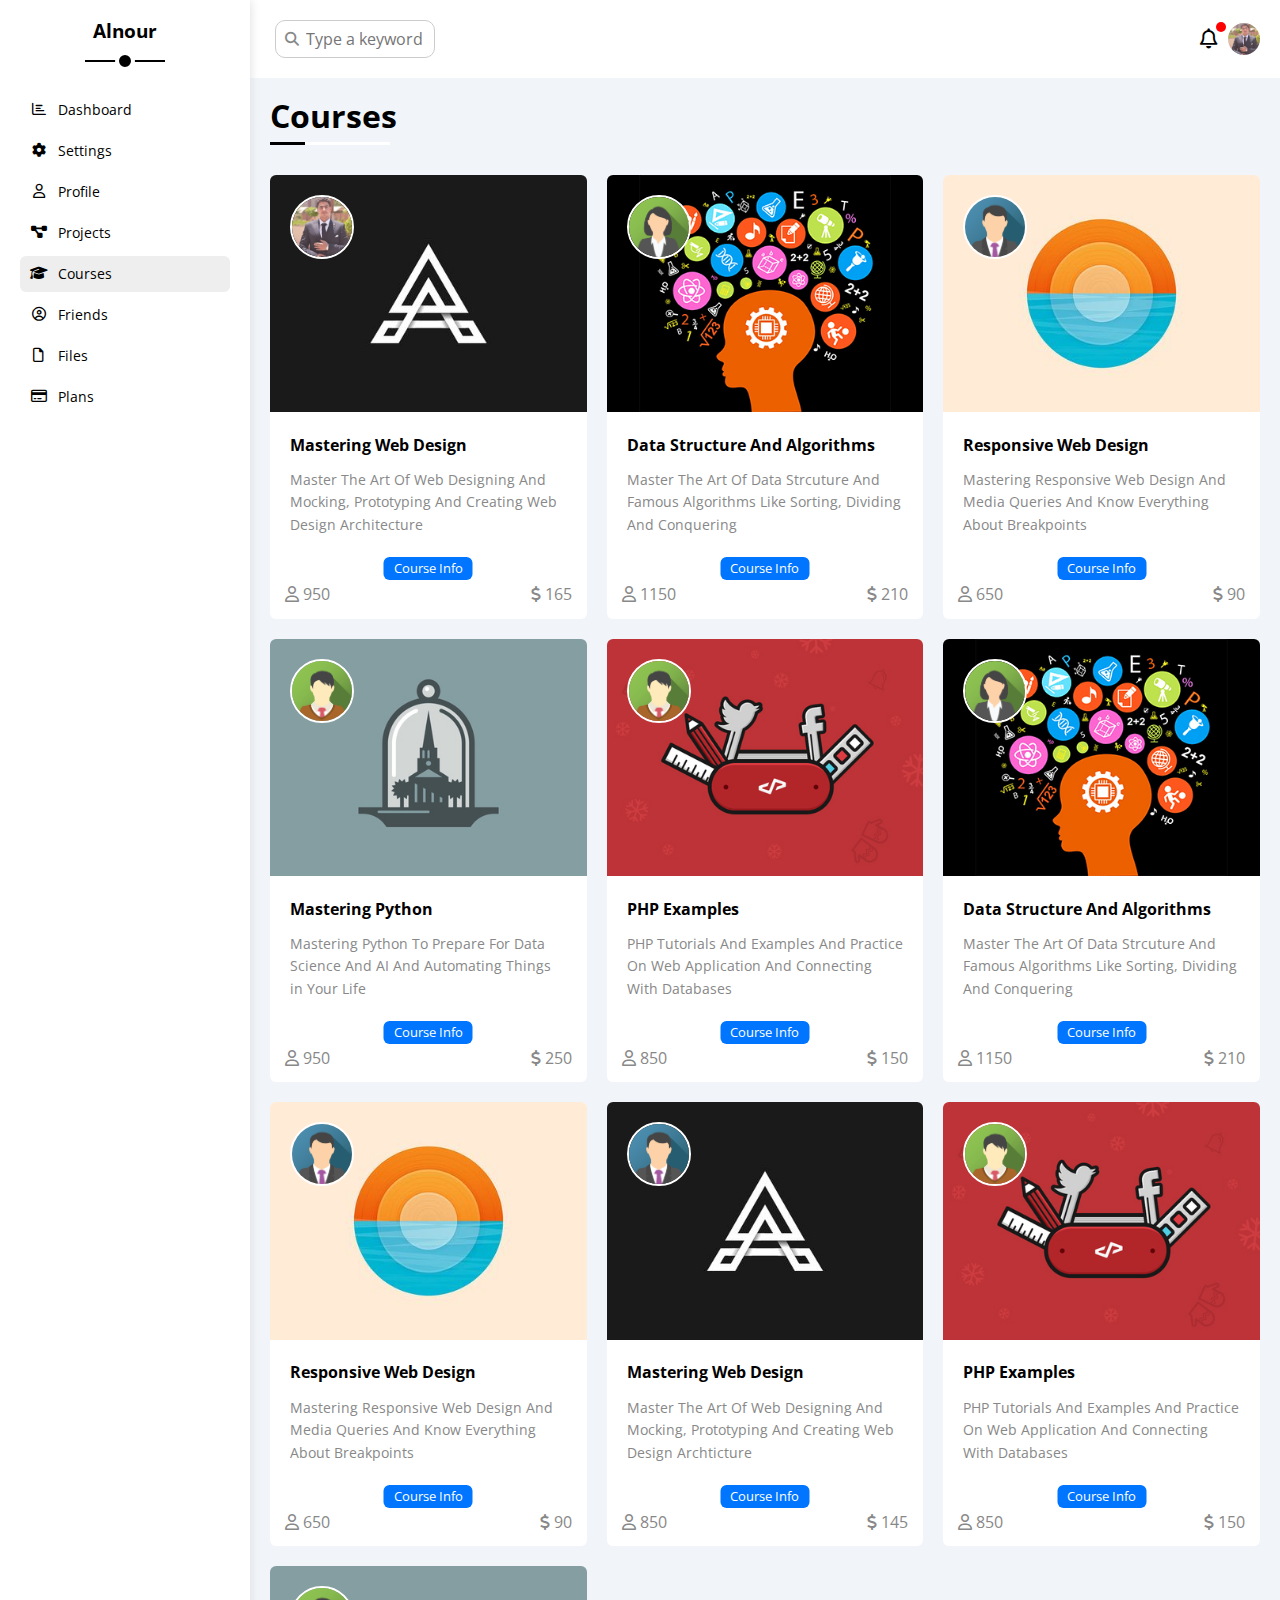
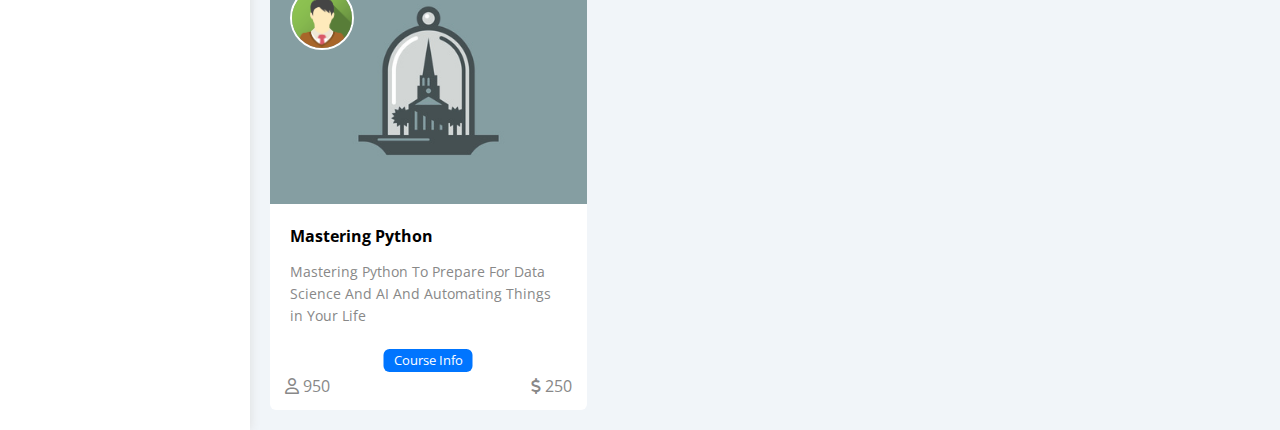
==== commit a7dec9bc: "Editing With Javascript code" ====
--- a/courses.html
+++ b/courses.html
@@ -85,7 +85,7 @@
           </div>
           <div class="icons center-flex">
             <span> <i class="fa-regular fa-bell fa-lg"></i></span>
-            <img src="imgs/avatar.png" alt="" />
+            <img src="imgs/profileme.jpg" alt="" />
           </div>
         </div>
         <h1 class="main-h1">
--- a/css/main.css
+++ b/css/main.css
@@ -1132,9 +1132,18 @@
   border-radius: 6px;
   width: 100%;
 }
+.settings-page .general-info .password,
 .settings-page .general-info .email {
   display: inline-flex;
   width: calc(100% - 80px);
+}
+.settings-page .general-info .btn-shape {
+  width: fit-content;
+  display: inline;
+  margin-left: 5px;
+}
+.settings-page .general-info .btn-shape:hover {
+  background-color: var(--blue-alt-color);
 }
 .settings-page .general-info input:last-child {
   margin-right: 10px;
@@ -1905,6 +1914,13 @@
   margin-bottom: 10px;
   width: 100px;
   height: 100px;
+  cursor: pointer;
+  transition: 0.53s;
+}
+.friends-page .friend .main img:hover {
+  transform: rotate(720deg) scale(0.8);
+  padding: 5px;
+  background-color: var(--blue-color);
 }
 .friends-page .friend .main h4 {
   margin: 0;
@@ -2187,7 +2203,370 @@
   text-align: center;
 }
 /* End Plans Page */
-/* End plans-page */
+
+/* End Our Skills */
+.our-skills {
+  padding: 20px;
+  position: relative;
+  background-color: white;
+  margin: 20px;
+  border-radius: 10px;
+}
+.our-skills .container {
+  display: flex;
+  align-items: center;
+}
+@media (max-width: 991px) {
+  .our-skills img {
+    display: none;
+  }
+}
+.our-skills .skills {
+  flex: 1;
+}
+.our-skills .skills .skill h3 {
+  display: flex;
+  justify-content: space-between;
+  align-items: center;
+}
+.our-skills .skills .skill h3 span {
+  font-size: 15px;
+  border: 1px solid #ccc;
+  border-radius: 4px;
+  padding: 3px 5px;
+  color: var(--blue-color);
+  transition: 0.3s;
+  cursor: pointer;
+}
+.our-skills .skills .skill h3 span:hover {
+  background-color: var(--blue-color);
+  color: white;
+  font-size: 16px;
+}
+.our-skills .skills .skill .the-progress {
+  width: 100%;
+  height: 30px;
+  background-color: #eee;
+  position: relative;
+}
+.our-skills .skills .skill .the-progress span {
+  top: 0;
+  left: 0;
+  height: 100%;
+  background: var(--blue-color);
+  position: absolute;
+  transition: width 0.5s linear;
+}
+/* End Our Skills */
+
+/* End Our Skills */
+.stats {
+  padding: 20px;
+  position: relative;
+  background-image: url("../imgs/stats.jpg");
+  background-size: cover;
+  min-height: 300px;
+  margin: 20px;
+}
+.stats::before {
+  content: "";
+  position: absolute;
+  left: 0;
+  top: 0;
+  width: 100%;
+  height: 100%;
+  background-color: rgb(255 255 255 / 95%);
+}
+.stats h2 {
+  position: relative;
+}
+.stats .container {
+  display: grid;
+  grid-template-columns: repeat(auto-fill, minmax(250px, 1fr));
+  gap: 30px;
+}
+.stats .container .box {
+  background-color: white;
+  padding: 30px 15px;
+  text-align: center;
+  position: relative;
+  opacity: 0.8;
+  transition: 1s;
+}
+.stats .container .box::before,
+.stats .container .box::after {
+  content: "";
+  position: absolute;
+  width: 2px;
+  height: 0%;
+  background-color: var(--blue-color);
+  transition: 1s;
+}
+.stats .container .box::before {
+  top: 0;
+  right: 0;
+}
+.stats .container .box::after {
+  bottom: 0;
+  left: 0;
+}
+.stats .container .box:hover::before,
+.stats .container .box:hover::after {
+  height: 100%;
+}
+.stats .box:hover {
+  border-top: 3px solid var(--blue-color);
+  border-bottom: 3px solid var(--blue-color);
+}
+.stats .box .number {
+  display: block;
+  font-size: 50px;
+  font-weight: bold;
+  margin-top: 10px;
+  margin-bottom: 10px;
+}
+.stats .box .text {
+  color: var(--blue-color);
+  font-style: italic;
+  font-size: 20px;
+  font-weight: bold;
+}
+/* End Our Skills */
+
+/* End Events */
+.events {
+  padding: 20px;
+  position: relative;
+  background-color: white;
+  border-radius: 10px;
+}
+.events .main-title {
+  text-align: center;
+  background-color: var(--blue-color);
+  color: white;
+  width: fit-content;
+  margin: auto;
+  padding: 20px;
+  border-radius: 6px;
+  border: 3px solid white;
+  outline: 3px solid var(--blue-color);
+}
+.events .container {
+  display: flex;
+  align-items: center;
+  flex-wrap: wrap;
+}
+.events .info {
+  flex: 1;
+  width: -webkit-fill-available;
+}
+.events .info .time {
+  display: flex;
+  align-items: center;
+  margin: 20px auto;
+  gap: 10px;
+  justify-content: center;
+}
+.events .info .time .unit {
+  border: 1px solid #d4d4d4;
+  border-radius: 6px;
+  text-align: center;
+  width: 75px;
+  transition: 0.3s;
+}
+@media (max-width: 767px) {
+  .events .info .time {
+    gap: 5px;
+  }
+  .events .info .time .unit {
+    width: 60px;
+  }
+}
+.events .info .time .unit span {
+  display: block;
+  transition: 0.3s;
+}
+.events .info .time .unit span:first-child {
+  font-size: 35px;
+  padding: 15px;
+  color: var(--blue-color);
+  font-weight: bold;
+  display: flex;
+  justify-content: center;
+  align-items: center;
+}
+.events .info .time .unit span:last-child {
+  padding: 8px 10px;
+  font-size: 13px;
+  border-top: 1px solid #d4d4d4;
+}
+.events .info .time .unit:hover,
+.events .info .time .unit:hover span:last-child {
+  border-color: var(--blue-color);
+}
+.events .title {
+  text-align: center;
+  margin: 40px 0 0;
+  font-size: 30px;
+}
+.events .description {
+  text-align: center;
+  line-height: 1.7;
+  font-size: 19px;
+  color: #777;
+}
+.events .subscribe {
+  width: 100%;
+  margin-top: 50px;
+}
+.events .subscribe form {
+  width: 600px;
+  margin: 20px auto;
+  padding: 30px 40px;
+  background-color: #f6f5f5;
+  border-radius: 50px;
+  display: flex;
+  gap: 20px;
+}
+@media (max-width: 767px) {
+  .events .subscribe form {
+    max-width: 90%;
+    padding: 20px;
+    flex-direction: column;
+    border-radius: 0;
+  }
+}
+.events .subscribe form input[type="email"] {
+  padding: 20px;
+  border-radius: 50px;
+  border: none;
+  flex: 1;
+  caret-color: var(--blue-color);
+}
+@media (max-width: 767px) {
+  .events .subscribe form input[type="email"] {
+    border-radius: 0;
+  }
+}
+.events .subscribe form input[type="email"]:focus {
+  outline: none;
+}
+.events .subscribe form input[type="email"]::placeholder {
+  transition: opacity 0.3s;
+}
+.events .subscribe form input[type="email"]:focus::placeholder {
+  opacity: 0;
+}
+.events .subscribe form input[type="submit"] {
+  border-radius: 50px;
+  border: none;
+  background-color: var(--blue-color);
+  color: white;
+  font-weight: bold;
+  padding: 20px;
+  cursor: pointer;
+  transition: 0.3s;
+}
+@media (max-width: 767px) {
+  .events .subscribe form input[type="submit"] {
+    border-radius: 0;
+  }
+}
+.events .subscribe form input[type="submit"]:hover {
+  background-color: var(--blue-color);
+}
+/* End Events */
+
+/* End Silder */
+.slider {
+  width: 100%;
+}
+.slider-container {
+  margin: 10px auto;
+  width: 100%;
+  height: 400px;
+  position: relative;
+}
+.slider-container img {
+  position: absolute;
+  opacity: 0;
+  z-index: 1;
+  transition: opacity 0.3s;
+  width: 100%;
+  height: 100%;
+  max-width: 100%;
+  border-radius: 10px;
+}
+@media (max-width: 767px) {
+  .slider-container {
+    height: 200px;
+  }
+}
+.slider-container .active {
+  opacity: 1;
+}
+/*
+.slider-container .slider-number {
+  position: absolute;
+  left: 10px;
+  top: 10px;
+  background-color: rgba(0, 0, 0, 0.6);
+  color: #fff;
+  padding: 5px 10px;
+  font-size: 20px;
+  z-index: 2;
+  border-radius: 6px;
+}
+ .slider-control {
+  width: 800px;
+  margin: auto;
+  display: flex;
+}
+.slider-control .prev,
+.slider-control .next {
+  background-color: var(--blue-color);
+  color: #fff;
+  font-size: 16px;
+  text-align: center;
+  cursor: pointer;
+  border-radius: 4px;
+  padding: 5px;
+  user-select: none;
+  width: 20%;
+}
+.slider-control .prev.disabled,
+.slider-control .next.disabled {
+  background-color: rgb(33 150 243 / 50%);
+  cursor: no-drop;
+}
+
+.slider-control .indicators {
+  width: 60%;
+  float: left;
+}
+.slider-control .indicators ul {
+  list-style: none;
+  margin: 0;
+  text-align: center;
+}
+.slider-control .indicators ul li {
+  display: inline-block;
+  background-color: #f6f6f6;
+  color: #333;
+  font-weight: bold;
+  width: 28px;
+  height: 28px;
+  border-radius: 4px;
+  margin: 0 2px;
+  line-height: 28px;
+  cursor: pointer;
+}
+.slider-control .indicators ul li.active {
+  background-color: var(--blue-color);
+  color: #fff;
+} */
+
+/* End Silder */
 
 /* Animations */
 @keyframes change-color {
